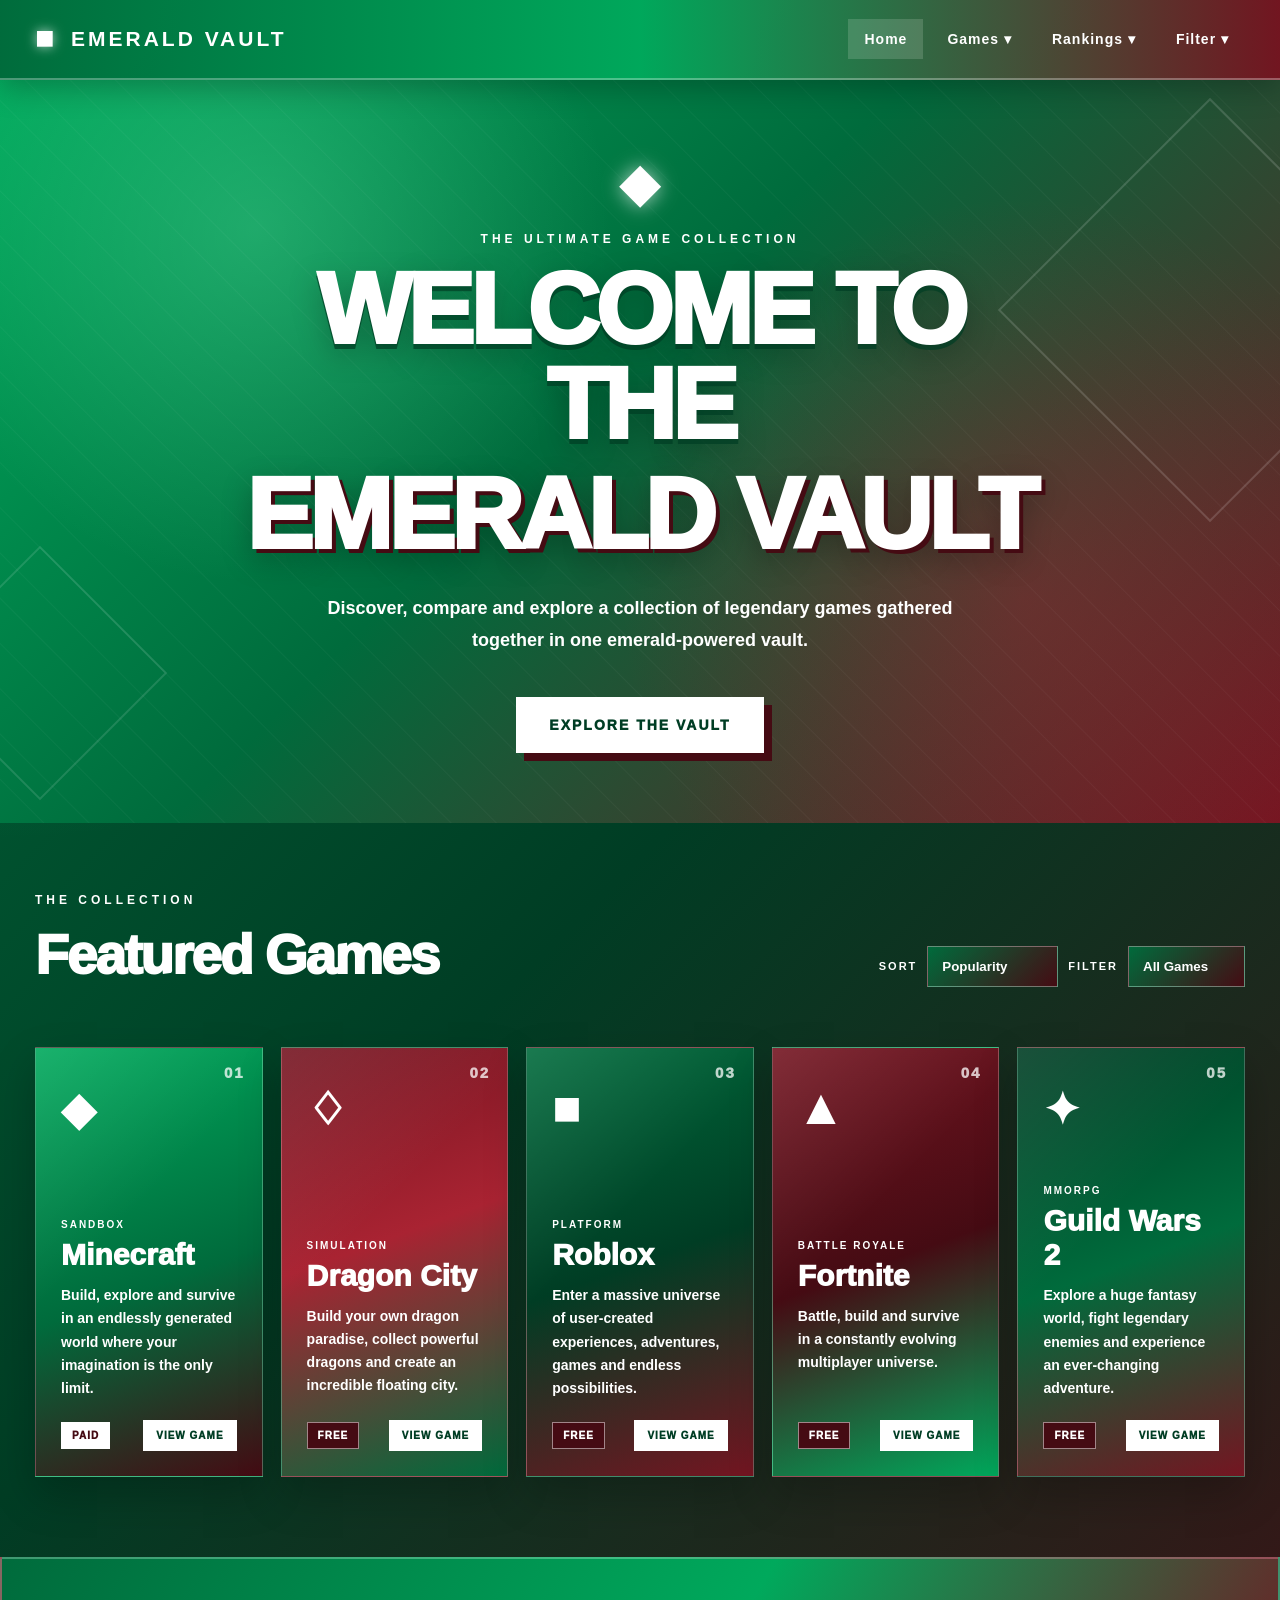
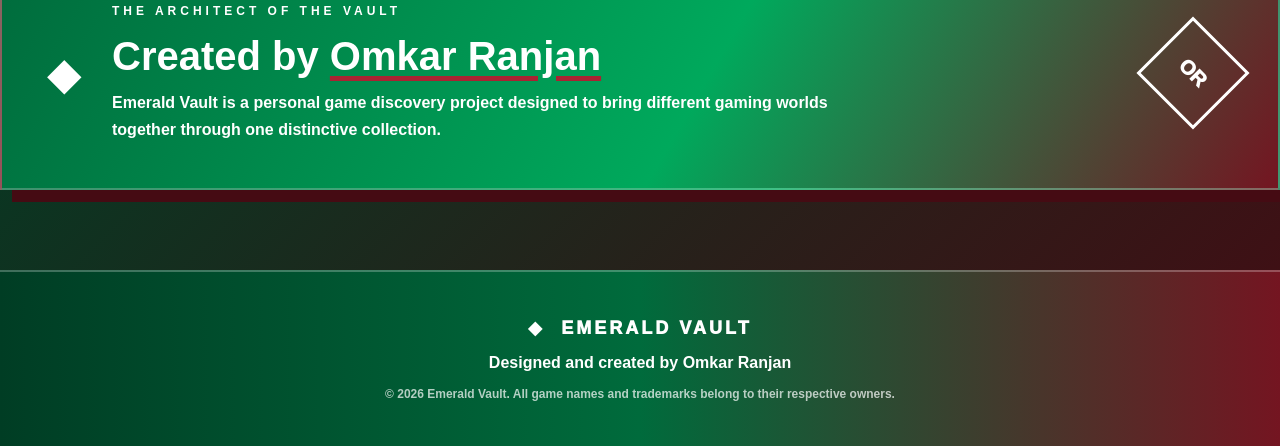
==== index.html @ bc104e18 "Add files via upload" ====
<!DOCTYPE html>
<html lang="en">
<head>
    <meta charset="UTF-8">
    <meta name="viewport" content="width=device-width, initial-scale=1.0">
    <title>Emerald Vault | Game Collection</title>
    <link rel="stylesheet" href="style.css">
</head>

<body class="home-page">

<header class="site-header">
    <div class="nav-container">

        <a href="index.html" class="logo">
            <span class="logo-gem">◆</span>
            <span>EMERALD VAULT</span>
        </a>

        <nav class="main-nav">

            <a href="index.html" class="nav-link active">Home</a>

            <div class="nav-dropdown">
                <button class="nav-drop-button">Games ▾</button>

                <div class="dropdown-menu">
                    <a href="minecraft.html">Minecraft</a>
                    <a href="dragon-city.html">Dragon City</a>
                    <a href="roblox.html">Roblox</a>
                    <a href="fortnite.html">Fortnite</a>
                    <a href="guild-wars-2.html">Guild Wars 2</a>
                </div>
            </div>

            <div class="nav-dropdown">
                <button class="nav-drop-button">Rankings ▾</button>

                <div class="dropdown-menu">
                    <a href="#games" onclick="sortGames('popularity'); return true;">By Popularity</a>
                    <a href="#games" onclick="sortGames('price'); return true;">By Price</a>
                    <a href="#games" onclick="sortGames('alphabetical'); return true;">Alphabetical</a>
                </div>
            </div>

            <div class="nav-dropdown">
                <button class="nav-drop-button">Filter ▾</button>

                <div class="dropdown-menu">
                    <a href="#games" onclick="filterGames('all'); return true;">All Games</a>
                    <a href="#games" onclick="filterGames('free'); return true;">Free Games</a>
                    <a href="#games" onclick="filterGames('paid'); return true;">Paid Games</a>
                </div>
            </div>

        </nav>
    </div>
</header>


<main>

    <section class="home-hero">

        <div class="hero-decoration hero-decoration-one"></div>
        <div class="hero-decoration hero-decoration-two"></div>

        <div class="home-hero-content">

            <div class="vault-symbol">◆</div>

            <p class="hero-kicker">THE ULTIMATE GAME COLLECTION</p>

            <h1>
                WELCOME TO THE
                <span>EMERALD VAULT</span>
            </h1>

            <p class="hero-description">
                Discover, compare and explore a collection of legendary games
                gathered together in one emerald-powered vault.
            </p>

            <a href="#games" class="hero-button">
                EXPLORE THE VAULT
            </a>

        </div>

    </section>


    <section class="section-heading" id="games">

        <div>
            <p class="section-kicker">THE COLLECTION</p>
            <h2>Featured Games</h2>
        </div>

        <div class="controls">

            <label for="sortSelect">SORT</label>

            <select id="sortSelect" onchange="sortGames(this.value)">
                <option value="popularity">Popularity</option>
                <option value="price">Price</option>
                <option value="alphabetical">Alphabetical</option>
            </select>

            <label for="filterSelect">FILTER</label>

            <select id="filterSelect" onchange="filterGames(this.value)">
                <option value="all">All Games</option>
                <option value="free">Free</option>
                <option value="paid">Paid</option>
            </select>

        </div>

    </section>


    <section class="game-grid" id="gameGrid">


        <!-- MINECRAFT -->

        <article
            class="game-card minecraft-card"
            data-rank="1"
            data-price="paid"
            data-price-value="1"
            data-name="Minecraft"
        >

            <div class="game-card-number">01</div>

            <div class="card-icon minecraft-icon">◆</div>

            <div class="card-content">

                <span class="card-category">SANDBOX</span>

                <h3>Minecraft</h3>

                <p>
                    Build, explore and survive in an endlessly generated
                    world where your imagination is the only limit.
                </p>

                <div class="card-bottom">

                    <span class="price-tag paid-tag">PAID</span>

                    <a href="minecraft.html" class="card-button">
                        VIEW GAME
                    </a>

                </div>

            </div>

        </article>


       <!-- DRAGON CITY -->

<article
    class="game-card dragon-card"
    data-rank="2"
    data-price="free"
    data-price-value="0"
    data-name="Dragon City"
>

    <div class="game-card-number">02</div>

    <div class="card-icon dragon-icon">♢</div>

    <div class="card-content">

        <span class="card-category">SIMULATION</span>

        <h3>Dragon City</h3>

        <p>
            Build your own dragon paradise, collect powerful dragons
            and create an incredible floating city.
        </p>

        <div class="card-bottom">

            <span class="price-tag free-tag">FREE</span>

            <a href="dragon-city.html" class="card-button">
                VIEW GAME
            </a>

        </div>

    </div>

</article>


<!-- ROBLOX -->

<article
    class="game-card roblox-card"
    data-rank="3"
    data-price="free"
    data-price-value="0"
    data-name="Roblox"
>

    <div class="game-card-number">03</div>

    <div class="card-icon roblox-icon">■</div>

    <div class="card-content">

        <span class="card-category">PLATFORM</span>

        <h3>Roblox</h3>

        <p>
            Enter a massive universe of user-created experiences,
            adventures, games and endless possibilities.
        </p>

        <div class="card-bottom">

            <span class="price-tag free-tag">FREE</span>

            <a href="roblox.html" class="card-button">
                VIEW GAME
            </a>

        </div>

    </div>

</article>


        <!-- FORTNITE -->

        <article
            class="game-card fortnite-card"
            data-rank="4"
            data-price="free"
            data-price-value="0"
            data-name="Fortnite"
        >

            <div class="game-card-number">04</div>

            <div class="card-icon fortnite-icon">▲</div>

            <div class="card-content">

                <span class="card-category">BATTLE ROYALE</span>

                <h3>Fortnite</h3>

                <p>
                    Battle, build and survive in a constantly evolving
                    multiplayer universe.
                </p>

                <div class="card-bottom">

                    <span class="price-tag free-tag">FREE</span>

                    <a href="fortnite.html" class="card-button">
                        VIEW GAME
                    </a>

                </div>

            </div>

        </article>


        <!-- GUILD WARS 2 -->

        <article
            class="game-card guild-card"
            data-rank="5"
            data-price="free"
            data-price-value="0"
            data-name="Guild Wars 2"
        >

            <div class="game-card-number">05</div>

            <div class="card-icon guild-icon">✦</div>

            <div class="card-content">

                <span class="card-category">MMORPG</span>

                <h3>Guild Wars 2</h3>

                <p>
                    Explore a huge fantasy world, fight legendary enemies
                    and experience an ever-changing adventure.
                </p>

                <div class="card-bottom">

                    <span class="price-tag free-tag">FREE</span>

                    <a href="guild-wars-2.html" class="card-button">
                        VIEW GAME
                    </a>

                </div>

            </div>

        </article>


    </section>


    <section class="creator-section">

        <div class="creator-symbol">◆</div>

        <div class="creator-content">

            <p class="section-kicker">THE ARCHITECT OF THE VAULT</p>

            <h2>Created by <span>Omkar Ranjan</span></h2>

            <p>
                Emerald Vault is a personal game discovery project designed
                to bring different gaming worlds together through one
                distinctive collection.
            </p>

        </div>

        <div class="creator-mark">
            OR
        </div>

    </section>

</main>


<footer class="site-footer">

    <div class="footer-brand">
        <span>◆</span>
        EMERALD VAULT
    </div>

    <p>
        Designed and created by Omkar Ranjan
    </p>

    <p class="footer-small">
        © 2026 Emerald Vault. All game names and trademarks belong to
        their respective owners.
    </p>

</footer>


<script>

function getCards() {
    return Array.from(document.querySelectorAll(".game-card"));
}


function sortGames(type) {

    const grid = document.getElementById("gameGrid");
    const cards = getCards();

    if (type === "popularity") {

        cards.sort(function(a, b) {
            return Number(a.dataset.rank) - Number(b.dataset.rank);
        });

    } else if (type === "price") {

        cards.sort(function(a, b) {
            return Number(b.dataset.priceValue) - Number(a.dataset.priceValue);
        });

    } else if (type === "alphabetical") {

        cards.sort(function(a, b) {
            return a.dataset.name.localeCompare(b.dataset.name);
        });
    }

    cards.forEach(function(card) {
        grid.appendChild(card);
    });

    document.getElementById("sortSelect").value = type;
}


function filterGames(type) {

    const cards = getCards();

    cards.forEach(function(card) {

        if (type === "all") {
            card.style.display = "";
        }

        else if (type === card.dataset.price) {
            card.style.display = "";
        }

        else {
            card.style.display = "none";
        }

    });

    document.getElementById("filterSelect").value = type;
}


sortGames("popularity");

</script>

</body>
</html>
---- style.css ----
/* =========================================================
   EMERALD VAULT
   Main Theme:
   Emerald Green + Dark Red + White
   ========================================================= */


/* =========================================================
   GLOBAL VARIABLES
   ========================================================= */

:root {

    --emerald: #00a95c;
    --emerald-bright: #22e98a;
    --emerald-light: #7dffc1;
    --emerald-dark: #006b3c;
    --emerald-deep: #003d24;

    --red: #741521;
    --red-bright: #a92332;
    --red-dark: #450b13;

    --white: #ffffff;
    --white-soft: #f1fff8;

    --green-text: #ffffff;

    --border: rgba(255, 255, 255, 0.22);

}


/* =========================================================
   RESET
   ========================================================= */

* {
    margin: 0;
    padding: 0;
    box-sizing: border-box;
}


html {
    scroll-behavior: smooth;
}


body {
    min-height: 100vh;

    font-family:
        "Segoe UI",
        Arial,
        Helvetica,
        sans-serif;

    color: var(--white);

    background:
        radial-gradient(
            circle at top left,
            rgba(34, 233, 138, 0.25),
            transparent 35%
        ),
        linear-gradient(
            135deg,
            #006b3c 0%,
            #003d24 45%,
            #450b13 100%
        );

    overflow-x: hidden;
}


a {
    color: var(--white);
    text-decoration: none;
}


button,
select {
    font-family: inherit;
}


p,
h1,
h2,
h3,
a,
span,
label,
button {
    color: var(--white);
}


/* =========================================================
   HEADER
   ========================================================= */

.site-header {

    position: sticky;
    top: 0;
    z-index: 1000;

    width: 100%;

    background:
        linear-gradient(
            90deg,
            rgba(0, 107, 60, 0.98),
            rgba(0, 169, 92, 0.98),
            rgba(116, 21, 33, 0.98)
        );

    border-bottom: 2px solid rgba(255, 255, 255, 0.3);

    box-shadow:
        0 8px 30px rgba(0, 0, 0, 0.25);
}


.nav-container {

    max-width: 1400px;

    margin: auto;

    min-height: 78px;

    padding: 0 35px;

    display: flex;

    align-items: center;

    justify-content: space-between;

    gap: 30px;
}


/* =========================================================
   LOGO
   ========================================================= */

.logo {

    display: flex;

    align-items: center;

    gap: 12px;

    font-size: 21px;

    font-weight: 900;

    letter-spacing: 3px;

    white-space: nowrap;
}


.logo-gem {

    color: var(--white);

    font-size: 27px;

    transform: rotate(45deg);

    display: inline-block;

    text-shadow:
        0 0 12px rgba(255, 255, 255, 0.7);
}


/* =========================================================
   NAVIGATION
   ========================================================= */

.main-nav {

    display: flex;

    align-items: center;

    gap: 8px;
}


.nav-link,
.nav-drop-button {

    position: relative;

    padding: 12px 16px;

    border: none;

    background: transparent;

    color: var(--white);

    font-size: 14px;

    font-weight: 800;

    letter-spacing: 1px;

    cursor: pointer;

    transition:
        background 0.25s ease,
        transform 0.25s ease;
}


.nav-link:hover,
.nav-drop-button:hover {

    background: rgba(255, 255, 255, 0.16);

    transform: translateY(-2px);
}


.nav-link.active {

    background: rgba(255, 255, 255, 0.15);
}


.nav-dropdown {

    position: relative;
}


.dropdown-menu {

    position: absolute;

    top: calc(100% + 10px);

    right: 0;

    min-width: 210px;

    padding: 10px;

    background:
        linear-gradient(
            145deg,
            #006b3c,
            #003d24
        );

    border: 1px solid rgba(255, 255, 255, 0.25);

    border-top: 4px solid var(--red-bright);

    box-shadow:
        0 18px 40px rgba(0, 0, 0, 0.35);

    opacity: 0;

    visibility: hidden;

    transform: translateY(-8px);

    transition:
        opacity 0.2s ease,
        visibility 0.2s ease,
        transform 0.2s ease;
}


.nav-dropdown:hover .dropdown-menu {

    opacity: 1;

    visibility: visible;

    transform: translateY(0);
}


.dropdown-menu a {

    display: block;

    padding: 13px 15px;

    color: var(--white);

    font-size: 14px;

    font-weight: 700;

    border-left: 3px solid transparent;

    transition:
        background 0.2s ease,
        border-color 0.2s ease,
        padding-left 0.2s ease;
}


.dropdown-menu a:hover {

    background: rgba(169, 35, 50, 0.55);

    border-left-color: var(--white);

    padding-left: 21px;
}


/* =========================================================
   HOME HERO
   ========================================================= */

.home-hero {

    position: relative;

    min-height: 650px;

    display: flex;

    align-items: center;

    justify-content: center;

    text-align: center;

    overflow: hidden;

    background:
        radial-gradient(
            circle at 20% 20%,
            rgba(125, 255, 193, 0.25),
            transparent 30%
        ),
        radial-gradient(
            circle at 80% 70%,
            rgba(169, 35, 50, 0.35),
            transparent 35%
        ),
        linear-gradient(
            135deg,
            #00a95c,
            #006b3c 45%,
            #741521
        );
}


.home-hero::before {

    content: "";

    position: absolute;

    inset: 0;

    background:
        repeating-linear-gradient(
            45deg,
            transparent 0,
            transparent 30px,
            rgba(255, 255, 255, 0.035) 31px,
            transparent 32px
        );

    pointer-events: none;
}


.hero-decoration {

    position: absolute;

    border: 2px solid rgba(255, 255, 255, 0.15);

    transform: rotate(45deg);
}


.hero-decoration-one {

    width: 300px;
    height: 300px;

    right: -80px;
    top: 80px;
}


.hero-decoration-two {

    width: 180px;
    height: 180px;

    left: -50px;
    bottom: 60px;

    border-color: rgba(255, 255, 255, 0.12);
}


.home-hero-content {

    position: relative;

    z-index: 2;

    max-width: 900px;

    padding: 70px 30px;
}


.vault-symbol {

    font-size: 55px;

    margin-bottom: 18px;

    text-shadow:
        0 0 20px rgba(255, 255, 255, 0.7);
}


.hero-kicker,
.section-kicker {

    color: var(--white);

    font-size: 12px;

    font-weight: 900;

    letter-spacing: 4px;

    margin-bottom: 16px;

    text-transform: uppercase;
}


.home-hero h1 {

    font-size: clamp(48px, 8vw, 100px);

    line-height: 0.95;

    font-weight: 1000;

    letter-spacing: -4px;

    color: var(--white);

    text-shadow:
        0 5px 0 rgba(0, 61, 36, 0.7),
        0 10px 30px rgba(0, 0, 0, 0.25);
}


.home-hero h1 span {

    display: block;

    color: var(--white);

    margin-top: 15px;

    text-shadow:
        4px 4px 0 var(--red-dark),
        0 10px 30px rgba(0, 0, 0, 0.3);
}


.hero-description {

    max-width: 680px;

    margin: 30px auto;

    color: var(--white);

    font-size: 18px;

    line-height: 1.8;

    font-weight: 600;
}


.hero-button {

    display: inline-block;

    margin-top: 10px;

    padding: 17px 30px;

    background: var(--white);

    color: var(--emerald-deep);

    font-size: 14px;

    font-weight: 1000;

    letter-spacing: 2px;

    border: 3px solid var(--white);

    box-shadow:
        8px 8px 0 var(--red-dark);

    transition:
        transform 0.2s ease,
        box-shadow 0.2s ease;
}


.hero-button:hover {

    transform: translate(4px, 4px);

    box-shadow:
        4px 4px 0 var(--red-dark);
}


/* =========================================================
   SECTION HEADING
   ========================================================= */

.section-heading {

    max-width: 1400px;

    margin: 0 auto;

    padding: 70px 35px 35px;

    display: flex;

    justify-content: space-between;

    align-items: end;

    gap: 30px;
}


.section-heading h2,
.features-section h2 {

    color: var(--white);

    font-size: clamp(32px, 5vw, 55px);

    font-weight: 1000;

    letter-spacing: -2px;
}


/* =========================================================
   CONTROLS
   ========================================================= */

.controls {

    display: flex;

    align-items: center;

    gap: 10px;

    flex-wrap: wrap;
}


.controls label {

    color: var(--white);

    font-size: 11px;

    font-weight: 900;

    letter-spacing: 2px;
}


.controls select {

    appearance: none;

    padding: 12px 35px 12px 14px;

    color: var(--white);

    background:
        linear-gradient(
            135deg,
            var(--emerald-dark),
            var(--red-dark)
        );

    border: 1px solid rgba(255, 255, 255, 0.35);

    font-weight: 800;

    cursor: pointer;

    outline: none;
}


.controls select option {

    background: var(--emerald-deep);

    color: var(--white);
}


/* =========================================================
   GAME GRID
   ========================================================= */

.game-grid {

    max-width: 1400px;

    margin: 0 auto;

    padding: 25px 35px 80px;

    display: grid;

    grid-template-columns:
        repeat(5, minmax(0, 1fr));

    gap: 18px;
}


.game-card {

    position: relative;

    min-height: 430px;

    overflow: hidden;

    display: flex;

    flex-direction: column;

    justify-content: space-between;

    border: 1px solid rgba(255, 255, 255, 0.25);

    box-shadow:
        0 18px 40px rgba(0, 0, 0, 0.22);

    transition:
        transform 0.3s ease,
        box-shadow 0.3s ease;
}


.game-card:hover {

    transform: translateY(-12px);

    box-shadow:
        0 28px 55px rgba(0, 0, 0, 0.35);
}


.game-card::before {

    content: "";

    position: absolute;

    inset: 0;

    background:
        linear-gradient(
            135deg,
            rgba(255, 255, 255, 0.1),
            transparent 40%
        );

    pointer-events: none;
}


.minecraft-card {

    background:
        linear-gradient(
            160deg,
            #00a95c,
            #006b3c 55%,
            #450b13
        );
}


.dragon-card {

    background:
        linear-gradient(
            160deg,
            #741521,
            #a92332 45%,
            #006b3c
        );
}


.roblox-card {

    background:
        linear-gradient(
            160deg,
            #006b3c,
            #003d24 50%,
            #741521
        );
}


.fortnite-card {

    background:
        linear-gradient(
            160deg,
            #741521,
            #450b13 50%,
            #00a95c
        );
}


.guild-card {

    background:
        linear-gradient(
            160deg,
            #003d24,
            #006b3c 50%,
            #741521
        );
}


.game-card-number {

    position: absolute;

    top: 16px;

    right: 17px;

    color: rgba(255, 255, 255, 0.75);

    font-size: 15px;

    font-weight: 1000;

    letter-spacing: 2px;
}


.card-icon {

    padding: 35px 25px 0;

    font-size: 45px;

    font-weight: 1000;

    color: var(--white);
}


.card-content {

    position: relative;

    padding: 0 25px 25px;
}


.card-category {

    display: block;

    margin-bottom: 8px;

    color: var(--white);

    font-size: 10px;

    font-weight: 900;

    letter-spacing: 2px;
}


.card-content h3 {

    margin-bottom: 12px;

    color: var(--white);

    font-size: 30px;

    font-weight: 1000;
}


.card-content p {

    min-height: 95px;

    color: var(--white);

    font-size: 14px;

    line-height: 1.65;

    font-weight: 600;
}


.card-bottom {

    display: flex;

    align-items: center;

    justify-content: space-between;

    gap: 10px;

    margin-top: 20px;
}


.price-tag {

    padding: 7px 10px;

    font-size: 10px;

    font-weight: 1000;

    letter-spacing: 1px;

    border: 1px solid rgba(255, 255, 255, 0.5);
}


.paid-tag {

    background: var(--white);

    color: var(--red-dark);
}


.free-tag {

    background: var(--red-dark);

    color: var(--white);
}


.card-button {

    padding: 10px 13px;

    color: var(--emerald-deep);

    background: var(--white);

    font-size: 10px;

    font-weight: 1000;

    letter-spacing: 1px;

    transition:
        background 0.2s ease,
        color 0.2s ease;
}


.card-button:hover {

    background: var(--red-bright);

    color: var(--white);
}


/* =========================================================
   CREATOR SECTION
   ========================================================= */

.creator-section {

    max-width: 1330px;

    margin: 0 auto 80px;

    padding: 45px;

    display: grid;

    grid-template-columns: auto 1fr auto;

    align-items: center;

    gap: 30px;

    background:
        linear-gradient(
            120deg,
            #006b3c,
            #00a95c 55%,
            #741521
        );

    border: 2px solid rgba(255, 255, 255, 0.25);

    box-shadow:
        12px 12px 0 var(--red-dark);
}


.creator-symbol {

    font-size: 45px;
}


.creator-content h2 {

    color: var(--white);

    font-size: clamp(25px, 4vw, 40px);

    margin-bottom: 10px;
}


.creator-content h2 span {

    color: var(--white);

    text-decoration: underline;

    text-decoration-color: var(--red-bright);

    text-decoration-thickness: 5px;

    text-underline-offset: 6px;
}


.creator-content p:last-child {

    max-width: 750px;

    color: var(--white);

    line-height: 1.7;

    font-weight: 600;
}


.creator-mark {

    width: 80px;

    height: 80px;

    display: flex;

    align-items: center;

    justify-content: center;

    border: 3px solid var(--white);

    font-size: 20px;

    font-weight: 1000;

    transform: rotate(45deg);
}


.creator-mark::first-line {
    transform: rotate(-45deg);
}


/* =========================================================
   GAME PAGES
   ========================================================= */

.game-page {

    background:
        linear-gradient(
            135deg,
            #006b3c,
            #003d24 55%,
            #450b13
        );
}


.game-hero {

    position: relative;

    min-height: 720px;

    display: flex;

    align-items: center;

    overflow: hidden;

    background-position: center;

    background-size: cover;

    background-repeat: no-repeat;
}


/* =========================================================
   INDIVIDUAL GAME BACKGROUND IMAGES
   ========================================================= */

.minecraft-theme {

    background-image:
        url("mcbg.jpg");
}


.dragon-theme {

    background-image:
        url("dcbg.jpg");
}


.roblox-theme {

    background-image:
        url("rblx.jpg");
}


.fortnite-theme {

    background-image:
        url("fbg.jpg");
}


.guild-theme {

    background-image:
        url("gw2.jpg");
}


/* =========================================================
   IMAGE OVERLAY
   ========================================================= */

.game-image-overlay {

    position: absolute;

    inset: 0;

    z-index: 1;

    background:
        linear-gradient(
            90deg,
            rgba(0, 35, 20, 0.94) 0%,
            rgba(0, 61, 36, 0.78) 42%,
            rgba(69, 11, 19, 0.50) 100%
        );
}


/* Extra colour per page */

.minecraft-page .game-image-overlay {

    background:
        linear-gradient(
            90deg,
            rgba(0, 61, 36, 0.95),
            rgba(0, 107, 60, 0.72),
            rgba(69, 11, 19, 0.45)
        );
}


.dragon-page .game-image-overlay {

    background:
        linear-gradient(
            90deg,
            rgba(69, 11, 19, 0.94),
            rgba(116, 21, 33, 0.70),
            rgba(0, 61, 36, 0.50)
        );
}


.roblox-page .game-image-overlay {

    background:
        linear-gradient(
            90deg,
            rgba(0, 61, 36, 0.95),
            rgba(0, 61, 36, 0.68),
            rgba(69, 11, 19, 0.48)
        );
}


.fortnite-page .game-image-overlay {

    background:
        linear-gradient(
            90deg,
            rgba(69, 11, 19, 0.95),
            rgba(116, 21, 33, 0.70),
            rgba(0, 61, 36, 0.45)
        );
}


.guild-page .game-image-overlay {

    background:
        linear-gradient(
            90deg,
            rgba(0, 61, 36, 0.95),
            rgba(0, 107, 60, 0.70),
            rgba(69, 11, 19, 0.50)
        );
}


/* =========================================================
   GAME HERO CONTENT
   ========================================================= */

.game-hero-content {

    position: relative;

    z-index: 2;

    width: 100%;

    max-width: 1400px;

    margin: 0 auto;

    padding: 100px 55px;

    max-width: 850px;

    margin-left: max(35px, calc((100vw - 1400px) / 2));
}


.rank-badge {

    display: inline-block;

    padding: 9px 14px;

    margin-bottom: 20px;

    color: var(--white);

    background: var(--red-dark);

    border: 1px solid rgba(255, 255, 255, 0.4);

    font-size: 11px;

    font-weight: 1000;

    letter-spacing: 2px;
}


.game-category {

    margin-bottom: 12px;

    color: var(--white);

    font-size: 12px;

    font-weight: 900;

    letter-spacing: 3px;
}


.game-hero h1 {

    color: var(--white);

    font-size: clamp(60px, 9vw, 120px);

    line-height: 0.9;

    font-weight: 1000;

    letter-spacing: -5px;

    text-shadow:
        5px 5px 0 var(--red-dark),
        0 15px 40px rgba(0, 0, 0, 0.5);
}


.game-tagline {

    margin-top: 25px;

    color: var(--white);

    font-size: 25px;

    font-weight: 900;

    line-height: 1.3;
}


.game-description {

    max-width: 680px;

    margin-top: 20px;

    color: var(--white);

    font-size: 17px;

    line-height: 1.8;

    font-weight: 600;

    text-shadow:
        0 2px 5px rgba(0, 0, 0, 0.6);
}


/* =========================================================
   BIG PURCHASE / GET BUTTON
   ========================================================= */

.big-purchase-button {

    display: inline-flex;

    align-items: center;

    gap: 20px;

    margin-top: 35px;

    padding: 20px 27px;

    color: var(--emerald-deep);

    background: var(--white);

    border: 3px solid var(--white);

    font-size: 14px;

    font-weight: 1000;

    letter-spacing: 2px;

    box-shadow:
        9px 9px 0 var(--red-dark);

    transition:
        transform 0.2s ease,
        box-shadow 0.2s ease,
        background 0.2s ease,
        color 0.2s ease;
}


.big-purchase-button span {

    color: var(--red-dark);

    font-size: 20px;
}


.big-purchase-button:hover {

    transform: translate(5px, 5px);

    box-shadow:
        4px 4px 0 var(--red-dark);

    background: var(--red-bright);

    color: var(--white);
}


.big-purchase-button:hover span {

    color: var(--white);
}


/* =========================================================
   GAME INFORMATION
   ========================================================= */

.game-information {

    max-width: 1400px;

    margin: 0 auto;

    padding: 70px 35px;

    display: grid;

    grid-template-columns:
        repeat(3, 1fr);

    gap: 20px;
}


.info-box {

    position: relative;

    min-height: 260px;

    padding: 35px;

    background:
        linear-gradient(
            145deg,
            rgba(0, 169, 92, 0.95),
            rgba(0, 61, 36, 0.95)
        );

    border: 1px solid rgba(255, 255, 255, 0.25);

    border-top: 5px solid var(--red-bright);

    box-shadow:
        0 15px 35px rgba(0, 0, 0, 0.2);
}


.info-box:nth-child(2) {

    background:
        linear-gradient(
            145deg,
            rgba(116, 21, 33, 0.95),
            rgba(69, 11, 19, 0.95)
        );

    border-top-color: var(--emerald-bright);
}


.info-box:nth-child(3) {

    background:
        linear-gradient(
            145deg,
            rgba(0, 107, 60, 0.95),
            rgba(116, 21, 33, 0.95)
        );
}


.info-number {

    display: block;

    margin-bottom: 25px;

    color: rgba(255, 255, 255, 0.65);

    font-size: 12px;

    font-weight: 1000;

    letter-spacing: 3px;
}


.info-box h2 {

    margin-bottom: 15px;

    color: var(--white);

    font-size: 25px;

    font-weight: 1000;
}


.info-box p {

    color: var(--white);

    line-height: 1.7;

    font-weight: 600;
}


/* =========================================================
   FEATURES
   ========================================================= */

.features-section {

    max-width: 1400px;

    margin: 0 auto;

    padding: 30px 35px 80px;

    text-align: center;
}


.features-section .section-kicker {

    margin-bottom: 10px;
}


.feature-grid {

    margin-top: 40px;

    display: grid;

    grid-template-columns:
        repeat(4, 1fr);

    gap: 18px;
}


.feature {

    padding: 35px 25px;

    min-height: 230px;

    background:
        linear-gradient(
            145deg,
            rgba(0, 107, 60, 0.95),
            rgba(69, 11, 19, 0.95)
        );

    border: 1px solid rgba(255, 255, 255, 0.25);

    transition:
        transform 0.25s ease,
        background 0.25s ease;
}


.feature:hover {

    transform: translateY(-8px);

    background:
        linear-gradient(
            145deg,
            rgba(0, 169, 92, 0.95),
            rgba(116, 21, 33, 0.95)
        );
}


.feature > span {

    display: block;

    margin-bottom: 20px;

    font-size: 30px;

    color: var(--white);
}


.feature h3 {

    margin-bottom: 12px;

    color: var(--white);

    font-size: 20px;

    font-weight: 1000;
}


.feature p {

    color: var(--white);

    line-height: 1.6;

    font-size: 14px;

    font-weight: 600;
}


/* =========================================================
   BACK BUTTON
   ========================================================= */

.back-section {

    padding: 0 35px 90px;

    text-align: center;
}


.back-button {

    display: inline-block;

    padding: 15px 25px;

    color: var(--white);

    background: var(--red-dark);

    border: 2px solid rgba(255, 255, 255, 0.4);

    font-size: 12px;

    font-weight: 1000;

    letter-spacing: 2px;

    transition:
        background 0.2s ease,
        transform 0.2s ease;
}


.back-button:hover {

    background: var(--emerald);

    transform: translateY(-3px);
}


/* =========================================================
   FOOTER
   ========================================================= */

.site-footer {

    padding: 45px 30px;

    text-align: center;

    background:
        linear-gradient(
            90deg,
            #003d24,
            #006b3c,
            #741521
        );

    border-top: 2px solid rgba(255, 255, 255, 0.25);
}


.footer-brand {

    margin-bottom: 15px;

    color: var(--white);

    font-size: 18px;

    font-weight: 1000;

    letter-spacing: 3px;
}


.footer-brand span {

    margin-right: 8px;
}


.site-footer p {

    color: var(--white);

    font-weight: 600;
}


.footer-small {

    margin-top: 15px;

    opacity: 0.7;

    font-size: 12px;
}


/* =========================================================
   RESPONSIVE DESIGN
   ========================================================= */

@media (max-width: 1200px) {

    .game-grid {

        grid-template-columns:
            repeat(3, 1fr);
    }

    .feature-grid {

        grid-template-columns:
            repeat(2, 1fr);
    }

}


@media (max-width: 900px) {

    .nav-container {

        flex-direction: column;

        padding: 18px 20px;

        gap: 15px;
    }


    .main-nav {

        flex-wrap: wrap;

        justify-content: center;
    }


    .site-header {

        position: relative;
    }


    .section-heading {

        flex-direction: column;

        align-items: flex-start;
    }


    .game-grid {

        grid-template-columns:
            repeat(2, 1fr);

        padding-left: 20px;

        padding-right: 20px;
    }


    .game-information {

        grid-template-columns: 1fr;

        padding-left: 20px;

        padding-right: 20px;
    }


    .creator-section {

        margin-left: 20px;

        margin-right: 20px;

        grid-template-columns: auto 1fr;
    }


    .creator-mark {

        display: none;
    }


    .game-hero-content {

        margin-left: 0;

        padding: 90px 30px;
    }

}


@media (max-width: 600px) {

    .logo {

        font-size: 16px;

        letter-spacing: 2px;
    }


    .main-nav {

        width: 100%;

        gap: 3px;
    }


    .nav-link,
    .nav-drop-button {

        padding: 9px 8px;

        font-size: 11px;
    }


    .dropdown-menu {

        right: -30px;
    }


    .home-hero {

        min-height: 580px;
    }


    .home-hero h1 {

        letter-spacing: -2px;
    }


    .hero-description {

        font-size: 15px;
    }


    .section-heading {

        padding-left: 20px;

        padding-right: 20px;
    }


    .controls {

        width: 100%;
    }


    .controls select {

        flex: 1;

        min-width: 130px;
    }


    .game-grid {

        grid-template-columns: 1fr;

    }


    .game-card {

        min-height: 390px;
    }


    .creator-section {

        grid-template-columns: 1fr;

        padding: 30px;
    }


    .game-hero {

        min-height: 650px;

        background-position: center;
    }


    .game-hero-content {

        padding: 75px 22px;
    }


    .game-hero h1 {

        font-size: 58px;

        letter-spacing: -3px;
    }


    .game-tagline {

        font-size: 20px;
    }


    .game-description {

        font-size: 15px;
    }


    .big-purchase-button {

        width: 100%;

        justify-content: center;

        text-align: center;
    }


    .feature-grid {

        grid-template-columns: 1fr;
    }


    .features-section {

        padding-left: 20px;

        padding-right: 20px;
    }


    .back-section {

        padding-left: 20px;

        padding-right: 20px;
    }

}
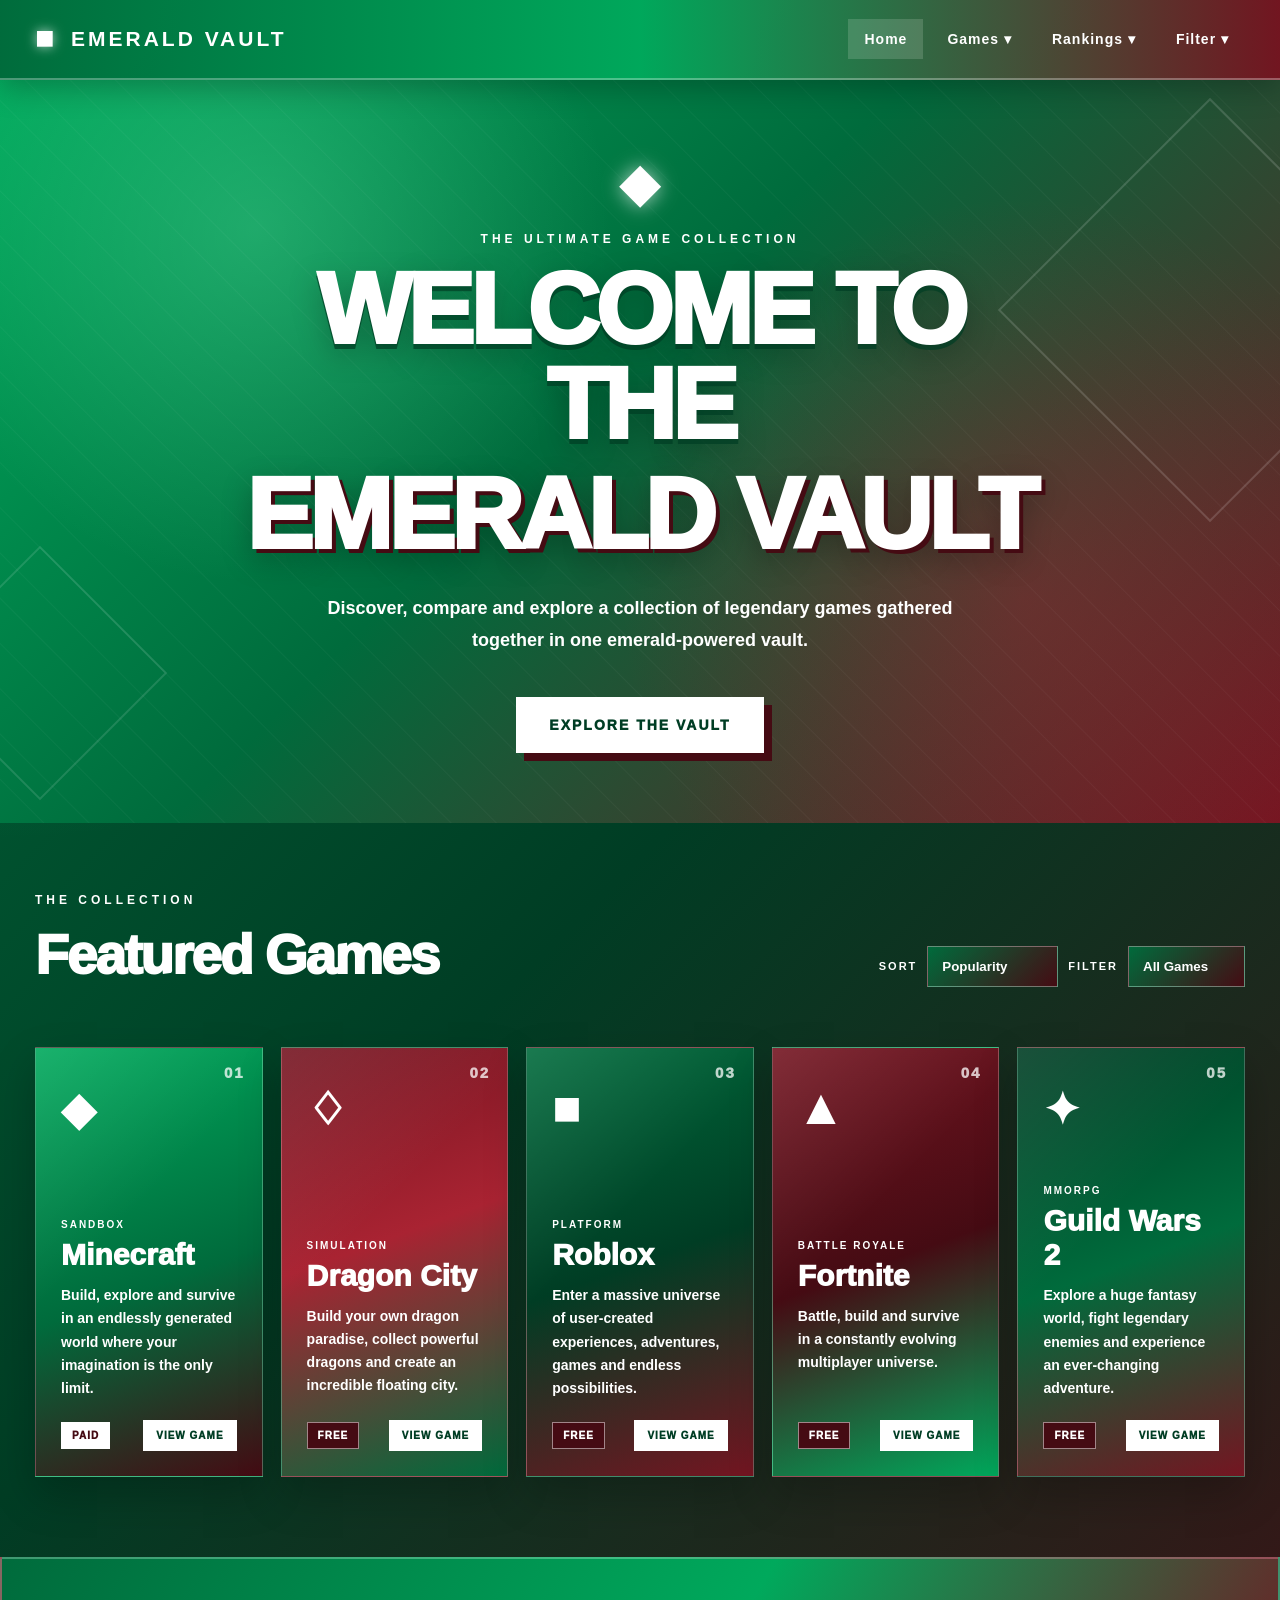
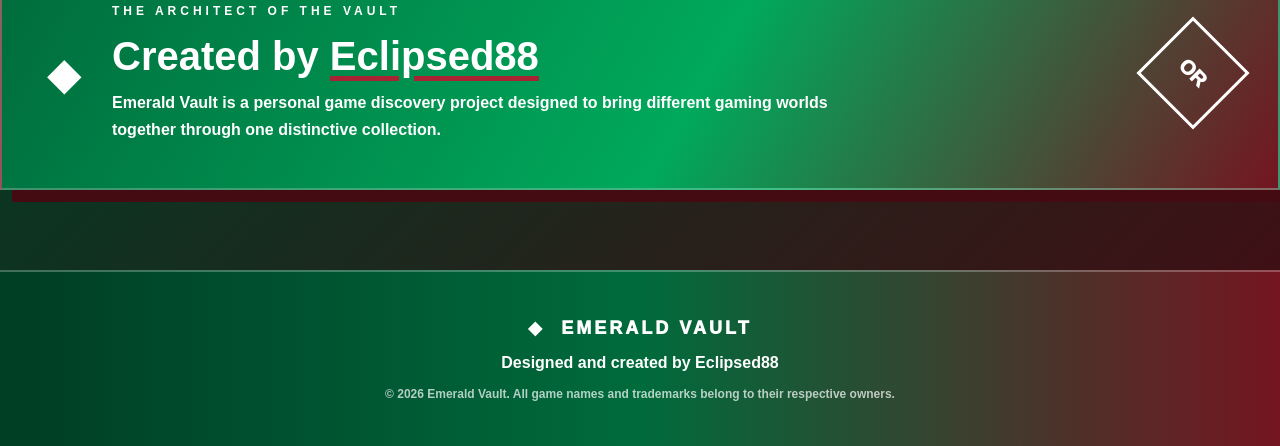
==== commit 182965b2: "Fix HTML encoding issues in index.html" ====
--- a/index.html
+++ b/index.html
@@ -334,7 +334,7 @@
 
             <p class="section-kicker">THE ARCHITECT OF THE VAULT</p>
 
-            <h2>Created by <span>Omkar Ranjan</span></h2>
+            <h2>Created by <span>Eclipsed88</span></h2>
 
             <p>
                 Emerald Vault is a personal game discovery project designed
@@ -361,7 +361,7 @@
     </div>
 
     <p>
-        Designed and created by Omkar Ranjan
+        Designed and created by Eclipsed88
     </p>
 
     <p class="footer-small">
@@ -440,4 +440,4 @@
 </script>
 
 </body>
-</html>+</html>
